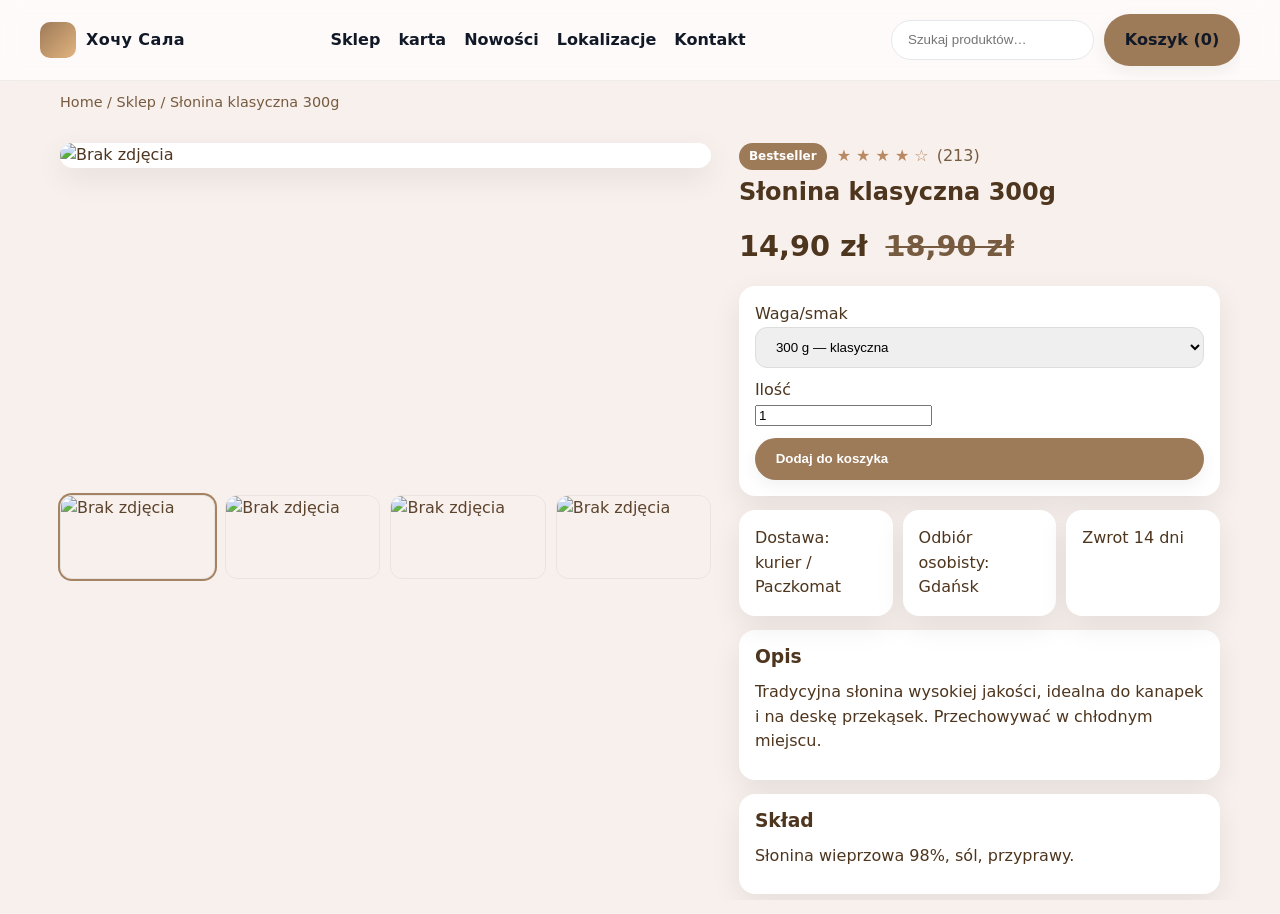
==== karta.html @ 2daa7608 "first commit" ====
<!doctype html>
<html lang="pl">

<head>
    <meta charset="utf-8" />
    <meta name="viewport" content="width=device-width, initial-scale=1" />
    <link rel="stylesheet" href="./index.css">
    <title>Słonina klasyczna 300g — Хочу Сала (DEMO)</title>
    <style>
        :root {
            --color-bg: #f8f0ec;
            --color-surface: #fff;
            --color-text: #4e351e;
            --color-muted: #765b40;
            --color-primary: #9d7a58;
            --color-primary-600: #765b40;
            --color-secondary: #0e0700;
            --color-secondary-600: #2a1a0f;
            --color-on-dark: #fff;
            --container: 1200px;
            --radius: 16px;
            --shadow: 0 10px 30px rgba(0, 0, 0, .08)
        }

        /* Base */
        * {
            box-sizing: border-box
        }

        body {
            margin: 0;
            font: 16px/1.55 system-ui, Segoe UI, Roboto, Helvetica, Arial, sans-serif;
            color: var(--color-text);
            background: var(--color-bg)
        }

        .container {
            max-width: var(--container);
            margin: auto;
            padding: 0 20px
        }

        header {
            background: #fff;
            position: sticky;
            top: 0;
            border-bottom: 1px solid rgba(0, 0, 0, .06)
        }

        .nav {
            display: flex;
            justify-content: space-between;
            align-items: center;
            padding: 14px 0
        }

        .breadcrumbs {
            font-size: .9rem;
            color: var(--color-muted);
            padding: 10px 0
        }

        /* Layout */
        .grid {
            display: grid;
            grid-template-columns: 1.15fr .85fr;
            gap: 28px;
            padding: 20px 0
        }

        @media(max-width:980px) {
            .grid {
                grid-template-columns: 1fr
            }
        }

        /* Gallery */
        .gallery {
            display: grid;
            gap: 12px
        }

        .main-wrap {
            position: relative
        }

        .main {
            background: linear-gradient(180deg, #f3ede6, #efe7de);
            border-radius: var(--radius);
            box-shadow: var(--shadow);
            overflow: hidden
        }

        .main img {
            width: 100%;
            display: block;
            aspect-ratio: 4/3;
            object-fit: cover
        }

        .skeleton {
            position: absolute;
            inset: 0;
            background: linear-gradient(90deg, rgba(0, 0, 0, .05), rgba(0, 0, 0, .08), rgba(0, 0, 0, .05));
            background-size: 200% 100%;
            animation: shimmer 1.2s infinite
        }

        @keyframes shimmer {
            0% {
                background-position: 200% 0
            }

            100% {
                background-position: -200% 0
            }
        }

        .thumbs {
            display: grid;
            grid-template-columns: repeat(4, 1fr);
            gap: 10px
        }

        .thumbs img {
            width: 100%;
            aspect-ratio: 1/1;
            object-fit: cover;
            border-radius: 12px;
            border: 1px solid rgba(0, 0, 0, .06);
            cursor: pointer;
            opacity: .92;
            transition: opacity .15s ease, transform .15s ease, box-shadow .15s ease
        }

        .thumbs img:hover {
            opacity: 1;
            transform: translateY(-1px)
        }

        .thumbs img[aria-current="true"] {
            box-shadow: 0 0 0 2px var(--color-primary)
        }

        /* Summary */
        .sticky-cta {
            position: sticky;
            top: 86px;
            align-self: start
        }

        .box {
            background: var(--color-surface);
            border-radius: var(--radius);
            padding: 16px;
            box-shadow: var(--shadow)
        }

        h1 {
            margin: .2rem 0 0
        }

        .price {
            font-size: 1.8rem;
            font-weight: 800
        }

        .old {
            color: var(--color-muted);
            text-decoration: line-through;
            font-weight: 600;
            margin-left: .5rem
        }

        .btn {
            display: inline-flex;
            align-items: center;
            gap: .5rem;
            padding: .85rem 1.3rem;
            border-radius: 999px;
            background: var(--color-primary);
            color: #fff;
            border: 0;
            cursor: pointer
        }

        .btn:hover {
            background: var(--color-primary-600)
        }

        .meta {
            display: grid;
            gap: 10px;
            margin-top: 10px
        }

        .row {
            display: flex;
            gap: 10px;
            align-items: center
        }

        .row input[type="number"] {
            width: 120px;
            padding: .6rem 1rem;
            border-radius: 999px;
            border: 1px solid #ddd
        }

        .usps {
            display: grid;
            grid-template-columns: repeat(3, 1fr);
            gap: 10px;
            margin-top: 14px
        }

        @media(max-width:700px) {
            .usps {
                grid-template-columns: 1fr
            }
        }

        .badge {
            display: inline-block;
            background: var(--color-primary);
            color: #fff;
            padding: 4px 10px;
            border-radius: 999px;
            font-size: .75rem;
            font-weight: 700
        }

        .rating {
            display: inline-flex;
            gap: 2px;
            font-size: 1rem;
            color: #b88962;
            vertical-align: middle
        }

        html,
        body {
            overflow-x: hidden
        }

        img {
            max-width: 100%;
            height: auto;
            display: block
        }

        .container {
            overflow: hidden
        }

        /* Fix: galeria nie rozpycha i nie powoduje scrolla X */
        .main {
            display: flex;
            align-items: center;
            justify-content: center;
            background: #fff
        }

        .main img {
            width: 100%;
            height: 100%;
            max-height: 520px;
            aspect-ratio: auto;
            object-fit: contain
        }

        .thumbs {
            grid-auto-rows: 84px
        }

        .thumbs img {
            height: 84px;
            object-fit: cover
        }
    </style>
</head>

<body>
    <header class="site">
        <div class="container nav" role="navigation" aria-label="Główna nawigacja">
            <a class="brand" href="#">
                <span class="logo" aria-hidden="true"></span>
                <span>Хочу Сала</span>
            </a>
            <nav aria-label="Menu">
                <ul>
                    <li><a href="./sklep.html">Sklep</a></li>
                    <li><a href="./karta.html">karta</a></li>
                    <li><a href="#nowosci">Nowości</a></li>
                    <li><a href="#lokalizacje">Lokalizacje</a></li>
                    <li><a href="#kontakt">Kontakt</a></li>
                </ul>
            </nav>
            <div class="actions">
                <div class="search" role="search">

                    <input id="q" type="search" placeholder="Szukaj produktów…" />
                </div>
                <a class="btn" href="#">Koszyk (0)</a>
            </div>
        </div>
    </header>


    <main class="container">
        <div class="breadcrumbs">Home / Sklep / Słonina klasyczna 300g</div>

        <div class="grid">
            <!-- GALERIA -->
            <section class="gallery">
                <div class="main-wrap">
                    <div class="skeleton" id="skeleton"></div>
                    <div class="main"><img id="mainImage" data-img="prod_boczek_main" alt="Słonina klasyczna 300g"
                            loading="eager" decoding="async" referrerpolicy="no-referrer"></div>
                </div>
                <div class="thumbs" role="tablist" aria-label="Miniatury produktu">
                    <img data-img="prod_boczek_t1" alt="miniatura 1" onclick="swap(this)" role="tab">
                    <img data-img="prod_boczek_t2" alt="miniatura 2" onclick="swap(this)" role="tab">
                    <img data-img="prod_boczek_t3" alt="miniatura 3" onclick="swap(this)" role="tab">
                    <img data-img="prod_boczek_t4" alt="miniatura 4" onclick="swap(this)" role="tab">
                </div>
            </section>

            <!-- DANE PRODUKTU -->
            <section class="sticky-cta">
                <div class="row" style="margin-bottom:8px">
                    <span class="badge">Bestseller</span>
                    <div class="rating" aria-label="Ocena 4.8 na 5">★ ★ ★ ★ ☆ <span class="muted"
                            style="margin-left:6px">(213)</span></div>
                </div>
                <h1>Słonina klasyczna 300g</h1>
                <p class="price">14,90 zł <span class="old">18,90 zł</span></p>
                <div class="box">
                    <label>Waga/smak<br>
                        <select style="width:100%;padding:.7rem 1rem;border-radius:12px;border:1px solid #ddd">
                            <option>300 g — klasyczna</option>
                            <option>300 g — czosnkowa</option>
                            <option>500 g — klasyczna</option>
                        </select>
                    </label>
                    <div class="meta">
                        <label>Ilość<br>
                            <input type="number" value="1" min="1">
                        </label>
                        <button class="btn">Dodaj do koszyka</button>
                    </div>
                </div>
                <div class="usps">
                    <div class="box">Dostawa: kurier / Paczkomat</div>
                    <div class="box">Odbiór osobisty: Gdańsk</div>
                    <div class="box">Zwrot 14 dni</div>
                </div>
                <div class="box" style="margin-top:14px">
                    <h3>Opis</h3>
                    <p>Tradycyjna słonina wysokiej jakości, idealna do kanapek i na deskę przekąsek. Przechowywać w
                        chłodnym miejscu.</p>
                </div>
                <div class="box" style="margin-top:14px">
                    <h3>Skład</h3>
                    <p>Słonina wieprzowa 98%, sól, przyprawy.</p>
                </div>
            </section>
        </div>
    </main>

    <script>
        // Centralne mapowanie obrazów Pexels (packshot / white background)
        const IMAGES = {
            // używamy sprawdzonych ID Pexels; gdyby któreś nie działało, skrypt ustawi fallback
            prod_boczek_main: "https://images.pexels.com/photos/410648/pexels-photo-410648.jpeg?auto=compress&cs=tinysrgb&w=1600",
            prod_boczek_t1: "https://images.pexels.com/photos/410648/pexels-photo-410648.jpeg?auto=compress&cs=tinysrgb&w=600",
            prod_boczek_t2: "https://images.pexels.com/photos/65175/pexels-photo-65175.jpeg?auto=compress&cs=tinysrgb&w=600",
            prod_boczek_t3: "https://images.pexels.com/photos/1556420/pexels-photo-1556420.jpeg?auto=compress&cs=tinysrgb&w=600",
            prod_boczek_t4: "https://images.pexels.com/photos/301675/pexels-photo-301675.jpeg?auto=compress&cs=tinysrgb&w=600"
        };


        // Ustaw src z mapy IMAGES + skeleton + fallback na 404
        const FALLBACK = "https://images.pexels.com/photos/410648/pexels-photo-410648.jpeg?auto=compress&cs=tinysrgb&w=1200";
        document.querySelectorAll('img[data-img]').forEach(img => {
            const key = img.getAttribute('data-img');
            const url = IMAGES[key];
            if (url) {
                img.referrerPolicy = 'no-referrer';
                img.loading = img.id === 'mainImage' ? 'eager' : 'lazy';
                img.decoding = 'async';
                img.onerror = () => { img.onerror = null; img.src = FALLBACK; img.alt = 'Brak zdjęcia'; const sk = document.getElementById('skeleton'); sk && sk.remove(); };
                img.onload = () => { const sk = document.getElementById('skeleton'); sk && sk.remove(); };
                img.src = url;
            }
        });
        // ustaw pierwszą miniaturę jako aktywną
        const firstThumb = document.querySelector('.thumbs img');
        if (firstThumb) { firstThumb.setAttribute('aria-current', 'true'); }
        img.addEventListener('error', () => { img.removeAttribute('data-img'); img.alt = 'Brak zdjęcia'; if (sk) sk.remove(); });
        img.referrerPolicy = 'no-referrer';
        img.loading = img.id === 'mainImage' ? 'eager' : 'lazy';
        img.decoding = 'async';
        img.src = IMAGES[key];


        // Zmiana głównego zdjęcia po kliknięciu miniatury
        function swap(img) {
            const main = document.getElementById('mainImage');
            if (!img || !main) return;
            main.src = img.src;
            document.querySelectorAll('.thumbs img').forEach(t => t.removeAttribute('aria-current'));
            img.setAttribute('aria-current', 'true');
        }
    </script>
</body>

</html>
---- index.css ----
/* =====================
       Design tokens (Default)
       ===================== */
:root {
  --color-bg: #f7f4ef;
  /* ivory */
  --color-surface: #ffffff;
  /* cards */
  --color-text: #1f2937;
  /* anthracite-ish */
  --color-muted: #6b7280;
  --color-primary: #b97a3c;
  /* copper */
  --color-primary-600: #a66e36;
  --color-primary-700: #8e5f2f;
  --color-secondary: #111827;
  /* antracyt */
  --color-secondary-600: #374151;
  --color-on-dark: #ffffff;
  --color-accent: #2f6b8e;

  --radius: 16px;
  --radius-sm: 12px;
  --shadow: 0 10px 30px rgba(0, 0, 0, 0.08);
  --shadow-sm: 0 6px 18px rgba(0, 0, 0, 0.06);
  --container: 1200px;
}

/* =====================
       Wariant A (Rustykalny) — aktywuj dodając class="theme-rustic" na <body>
       ===================== */
.theme-rustic {
  --color-bg: #f8f0ec;
  --color-surface: #ffffff;
  --color-text: #4e351e;
  --color-muted: #765b40;
  --color-primary: #9d7a58;
  --color-primary-600: #765b40;
  --color-primary-700: #4e351e;
  --color-secondary: #0e0700;
  --color-secondary-600: #2a1a0f;
  --color-on-dark: #ffffff;
  --color-accent: #b97a3c;
}

/* Reset/typografia skrócony */
*,
*::before,
*::after {
  box-sizing: border-box;
}

html,
body {
  height: 100%;
}

body {
  margin: 0;
  font: 16px/1.55 system-ui, -apple-system, Segoe UI, Roboto, Helvetica, Arial,
    sans-serif;
  color: var(--color-text);
  background: var(--color-bg);
}

img {
  max-width: 100%;
  aspect-ratio: 16/9;
  object-fit: cover;
  display: block;
  height: auto;
}

a {
  color: var(--color-accent);
  text-decoration: none;
}

a:hover {
  text-decoration: underline;
}

h1,
h2,
h3 {
  line-height: 1.2;
  margin: 0 0 0.6em;
}

p {
  margin: 0.6em 0;
}

/* Użyteczne */
.container {
  max-width: var(--container);
  margin-inline: auto;
  padding: 0 20px;
}

.btn {
  display: inline-flex;
  align-items: center;
  gap: 0.6rem;
  padding: 0.8rem 1.2rem;
  border-radius: 999px;
  background: var(--color-primary);
  color: var(--color-on-dark);
  border: 0;
  cursor: pointer;
  font-weight: 600;
  box-shadow: var(--shadow-sm);
}

.btn:hover {
  background: var(--color-primary-600);
}

.btn:focus-visible {
  outline: 2px solid rgba(0, 0, 0, 0.15);
  outline-offset: 2px;
}

.btn.secondary {
  background: var(--color-secondary);
  color: var(--color-on-dark);
}

.btn.secondary:hover {
  background: var(--color-secondary-600);
}

.badge {
  display: inline-block;
  font-size: 0.75rem;
  font-weight: 700;
  padding: 0.25rem 0.6rem;
  border-radius: 999px;
  background: var(--color-secondary);
  color: #fff;
}

.surface {
  background: var(--color-surface);
  border-radius: var(--radius);
  box-shadow: var(--shadow);
}

.muted {
  color: var(--color-muted);
}

/* Top bar / Header */
.topbar {
  background: var(--color-secondary);
  color: var(--color-on-dark);
}

.topbar .container {
  display: flex;
  gap: 16px;
  align-items: center;
  justify-content: space-between;
  padding: 0.5rem 20px;
  font-size: 0.9rem;
}

header.site {
  position: sticky;
  top: 0;
  background: rgba(255, 255, 255, 0.7);
  backdrop-filter: saturate(150%) blur(10px);
  z-index: 10;
  border-bottom: 1px solid rgba(0, 0, 0, 0.06);
}

.nav {
  display: flex;
  align-items: center;
  justify-content: space-between;
  gap: 16px;
  padding: 14px 0;
}

.brand {
  display: flex;
  align-items: center;
  gap: 10px;
  font-weight: 800;
  letter-spacing: 0.4px;
  color: inherit;
}

.brand .logo {
  inline-size: 36px;
  block-size: 36px;
  border-radius: 10px;
  background: linear-gradient(135deg, var(--color-primary), #e2b47f);
}

.nav ul {
  display: flex;
  gap: 18px;
  list-style: none;
  margin: 0;
  padding: 0;
}

.nav a {
  color: #111827;
  font-weight: 600;
}

.nav a:hover {
  color: var(--color-primary);
}

.nav .actions {
  display: flex;
  gap: 10px;
  align-items: center;
}

.search {
  position: relative;
  flex: 1;
  min-width: 180px;
}

.search input {
  width: 100%;
  padding: 0.7rem 1rem;
  border-radius: 999px;
  border: 1px solid #e5e7eb;
  background: #fff;
}

/* Hero */
.hero {
  padding: 56px 0;
}

.hero .wrap {
  display: grid;
  grid-template-columns: 1.15fr 0.85fr;
  gap: 32px;
  align-items: center;
}

.hero h1 {
  font-size: clamp(32px, 4vw, 46px);
}

.hero p.lead {
  font-size: 1.125rem;
  color: var(--color-muted);
}

.hero .media img {
  border-radius: var(--radius);
  box-shadow: var(--shadow);
  object-fit: cover;
  aspect-ratio: 4/3;
}

.tagline {
  display: flex;
  gap: 8px;
  flex-wrap: wrap;
  margin-bottom: 14px;
}

/* Kafle kategorii */
.cats {
  padding: 24px 0 10px;
}

.cats .grid {
  display: grid;
  grid-template-columns: repeat(6, 1fr);
  gap: 14px;
}

.cat {
  position: relative;
  overflow: hidden;
  border-radius: var(--radius-sm);
  background: #fff;
  box-shadow: var(--shadow-sm);
}

.cat img {
  aspect-ratio: 1/1.05;
  object-fit: cover;
  width: 100%;
}

.cat .label {
  position: absolute;
  left: 10px;
  bottom: 10px;
  background: rgba(17, 24, 39, 0.85);
  color: #fff;
  border-radius: 999px;
  padding: 0.35rem 0.7rem;
  font-weight: 700;
}

/* Karuzela (Swiper) */
.carousel {
  padding: 8px 0 24px;
}

.swiper {
  --swiper-navigation-color: var(--color-secondary);
  --swiper-pagination-color: var(--color-primary);
}

.swiper-slide .card,
.card {
  background: #fff;
  border-radius: var(--radius);
  box-shadow: var(--shadow);
  overflow: hidden;
}

.card .img {
  width: 100%;
  height: auto;
  display: block;
}

.card .body {
  padding: 14px;
}

.price {
  font-weight: 800;
}

.old {
  color: var(--color-muted);
  text-decoration: line-through;
  margin-left: 0.5rem;
}

/* Nowości – siatka */
.grid4 {
  display: grid;
  grid-template-columns: repeat(4, 1fr);
  gap: 16px;
}

/* USP */
.usps {
  display: grid;
  grid-template-columns: repeat(3, 1fr);
  gap: 16px;
}

.usp {
  padding: 18px;
}

/* Lokalizacje */
.locations .map {
  aspect-ratio: 16/9;
  border-radius: var(--radius);
  overflow: hidden;
  box-shadow: var(--shadow);
}

/* Newsletter */
.newsletter .box {
  display: grid;
  grid-template-columns: 1.4fr 0.6fr;
  gap: 18px;
  align-items: center;
  padding: 24px;
}

.newsletter input {
  width: 100%;
  padding: 0.9rem 1rem;
  border-radius: 999px;
  border: 1px solid #d1d5db;
}

/* Footer */
footer {
  margin-top: 36px;
  background: #111827;
  color: #cbd5e1;
}

footer .cols {
  display: grid;
  grid-template-columns: 2fr 1fr 1fr 1fr;
  gap: 16px;
  padding: 28px 0;
}

footer a {
  color: #cbd5e1;
}

/* Responsywność */
@media (max-width: 1024px) {
  .hero .wrap {
    grid-template-columns: 1fr;
  }

  .cats .grid {
    grid-template-columns: repeat(3, 1fr);
  }

  .grid4 {
    grid-template-columns: repeat(2, 1fr);
  }

  .usps {
    grid-template-columns: 1fr;
  }

  .newsletter .box {
    grid-template-columns: 1fr;
  }

  footer .cols {
    grid-template-columns: 1fr 1fr;
  }
}

@media (max-width: 560px) {
  .cats .grid {
    grid-template-columns: repeat(2, 1fr);
  }

  .grid4 {
    grid-template-columns: 1fr;
  }

  footer .cols {
    grid-template-columns: 1fr;
  }
}
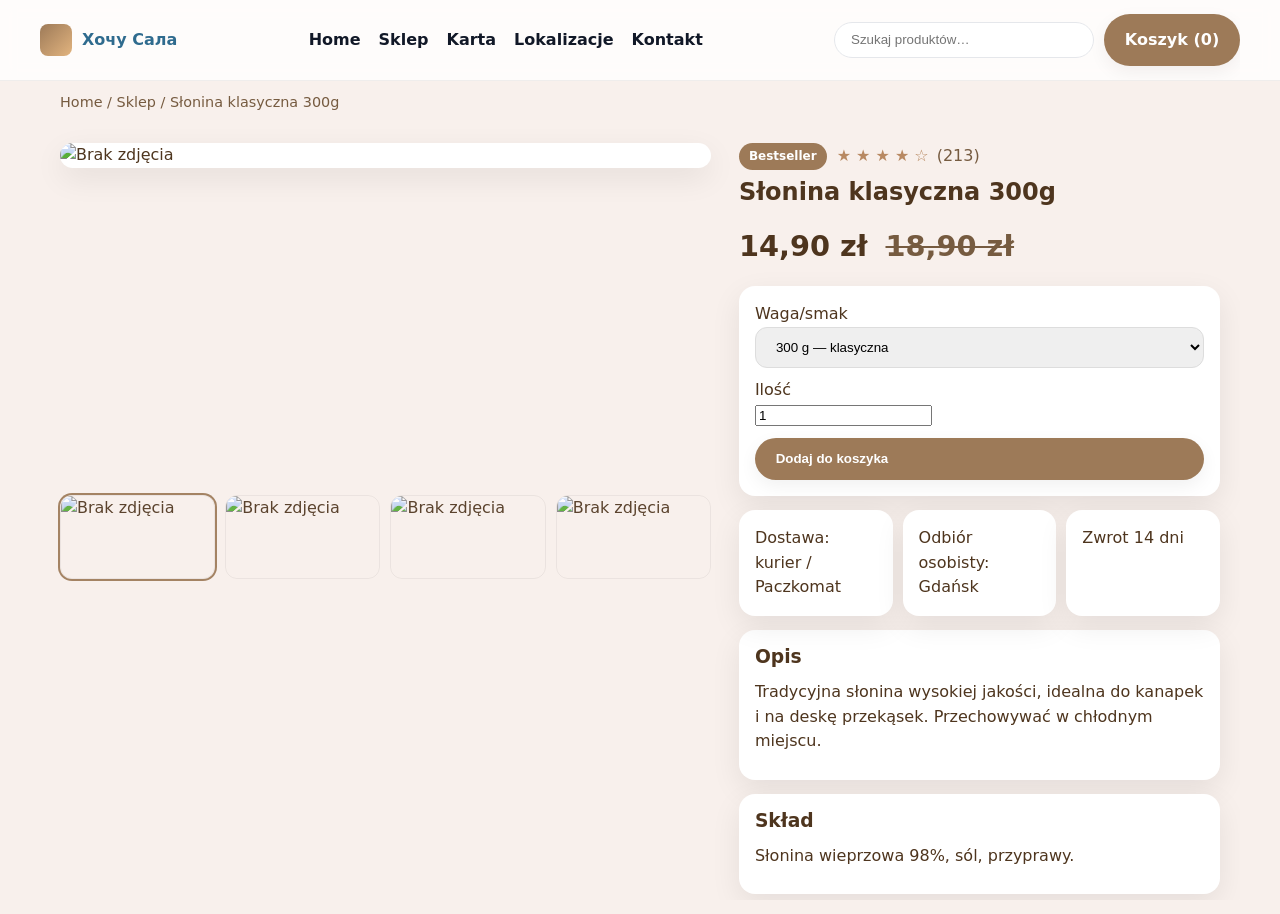
==== commit a7408101: "small fixes" ====
--- a/karta.html
+++ b/karta.html
@@ -283,29 +283,33 @@
 <body>
     <header class="site">
         <div class="container nav" role="navigation" aria-label="Główna nawigacja">
-            <a class="brand" href="#">
-                <span class="logo" aria-hidden="true"></span>
-                <span>Хочу Сала</span>
-            </a>
-            <nav aria-label="Menu">
-                <ul>
-                    <li><a href="./sklep.html">Sklep</a></li>
-                    <li><a href="./karta.html">karta</a></li>
-                    <li><a href="#nowosci">Nowości</a></li>
-                    <li><a href="#lokalizacje">Lokalizacje</a></li>
-                    <li><a href="#kontakt">Kontakt</a></li>
-                </ul>
-            </nav>
+            <a class="brand" href="/index.html"><span class="logo" aria-hidden="true"></span><span>Хочу Сала</span></a>
+            <ul class="links" aria-label="Menu">
+                <li><a href="/index.html">Home</a></li>
+                <li><a href="/sklep.html">Sklep</a></li>
+                <li><a href="/karta.html">Karta</a></li>
+                <li><a href="#">Lokalizacje</a></li>
+                <li><a href="#">Kontakt</a></li>
+            </ul>
             <div class="actions">
-                <div class="search" role="search">
-
-                    <input id="q" type="search" placeholder="Szukaj produktów…" />
+                <div class="search" role="search"><input type="search" placeholder="Szukaj produktów…"
+                        aria-label="Szukaj">
                 </div>
                 <a class="btn" href="#">Koszyk (0)</a>
+                <button class="burger" id="burger" aria-label="Otwórz menu" aria-expanded="false"
+                    aria-controls="mobileMenu"><span></span></button>
             </div>
         </div>
+        <nav id="mobileMenu" class="mobile" aria-hidden="true">
+            <div class="container">
+                <a href="/index.html">Home</a>
+                <a href="/sklep.html">Sklep</a>
+                <a href="/karta.html">karta</a>
+                <a href="#">Lokalizacje</a>
+                <a href="#">Kontakt</a>
+            </div>
+        </nav>
     </header>
-
 
     <main class="container">
         <div class="breadcrumbs">Home / Sklep / Słonina klasyczna 300g</div>
@@ -402,7 +406,16 @@
         img.loading = img.id === 'mainImage' ? 'eager' : 'lazy';
         img.decoding = 'async';
         img.src = IMAGES[key];
-
+        // Burger menu
+        const burger = document.getElementById('burger');
+        const mobile = document.getElementById('mobileMenu');
+        burger.addEventListener('click', () => {
+            const isOpen = mobile.classList.toggle('open');
+            burger.classList.toggle('active', isOpen);
+            burger.setAttribute('aria-expanded', String(isOpen));
+            mobile.setAttribute('aria-hidden', String(!isOpen));
+            document.body.classList.toggle('menu-open', isOpen);
+        });
 
         // Zmiana głównego zdjęcia po kliknięciu miniatury
         function swap(img) {
--- a/index.css
+++ b/index.css
@@ -165,7 +165,7 @@
   font-size: 0.9rem;
 }
 
-header.site {
+/* header.site {
   position: sticky;
   top: 0;
   background: rgba(255, 255, 255, 0.7);
@@ -233,8 +233,157 @@
   border-radius: 999px;
   border: 1px solid #e5e7eb;
   background: #fff;
-}
-
+} */
+header.site {
+  position: sticky;
+  top: 0;
+  z-index: 20;
+  background: rgba(255, 255, 255, 0.8);
+  backdrop-filter: saturate(150%) blur(8px);
+  border-bottom: 1px solid rgba(0, 0, 0, 0.06);
+}
+.nav {
+  display: flex;
+  justify-content: space-between;
+  align-items: center;
+  padding: 12px 0;
+  gap: 12px;
+}
+.brand {
+  display: flex;
+  align-items: center;
+  gap: 10px;
+  font-weight: 800;
+}
+.brand .logo {
+  inline-size: 32px;
+  block-size: 32px;
+  border-radius: 8px;
+  background: linear-gradient(135deg, var(--color-primary), #e2b47f);
+}
+.nav .links {
+  display: flex;
+  gap: 18px;
+  list-style: none;
+  margin: 0;
+  padding: 0;
+}
+.nav .links a {
+  color: #111827;
+  text-decoration: none;
+  font-weight: 600;
+}
+.nav .actions {
+  display: flex;
+  gap: 10px;
+  align-items: center;
+}
+.search {
+  position: relative;
+}
+.search input {
+  width: 260px;
+  max-width: 50vw;
+  padding: 0.6rem 1rem;
+  border-radius: 999px;
+  border: 1px solid #e5e7eb;
+}
+
+/* Burger */
+.burger {
+  display: none;
+  --w: 24px;
+  --h: 2px;
+  background: none;
+  border: 0;
+  cursor: pointer;
+  padding: 8px;
+}
+.burger span {
+  display: block;
+  width: var(--w);
+  height: var(--h);
+  background: #1f2937;
+  border-radius: 2px;
+  position: relative;
+}
+.burger span::before,
+.burger span::after {
+  content: "";
+  position: absolute;
+  left: 0;
+  width: var(--w);
+  height: var(--h);
+  background: #1f2937;
+  border-radius: 2px;
+  transition: transform 0.18s ease, opacity 0.18s ease;
+}
+.burger span::before {
+  top: -7px;
+}
+.burger span::after {
+  top: 7px;
+}
+
+/* Mobile menu panel */
+.mobile {
+  display: none;
+}
+@media (max-width: 960px) {
+  .search input {
+    width: 52vw;
+  }
+  .nav .links {
+    display: none;
+  }
+  .burger {
+    display: inline-block;
+  }
+  .mobile {
+    display: block;
+    position: fixed;
+    inset: 56px 0 auto 0;
+    background: #fff;
+    border-top: 1px solid #eee;
+    box-shadow: 0 12px 32px rgba(0, 0, 0, 0.12);
+    transform: translateY(-8px);
+    opacity: 0;
+    pointer-events: none;
+    transition: opacity 0.18s ease, transform 0.18s ease;
+  }
+  .mobile.open {
+    opacity: 1;
+    transform: translateY(0);
+    pointer-events: auto;
+  }
+  .mobile .container {
+    display: grid;
+    gap: 6px;
+    padding: 12px 20px 16px;
+  }
+  .mobile a {
+    padding: 0.7rem 0.8rem;
+    border-radius: 10px;
+    color: #111827;
+    text-decoration: none;
+    font-weight: 600;
+  }
+  .mobile a:hover {
+    background: #f3f4f6;
+  }
+  body.menu-open {
+    overflow: hidden;
+  }
+  .burger.active span {
+    background: transparent;
+  }
+  .burger.active span::before {
+    transform: translateY(7px) rotate(45deg);
+  }
+  .burger.active span::after {
+    transform: translateY(-7px) rotate(-45deg);
+  }
+}
 /* Hero */
 .hero {
   padding: 56px 0;
